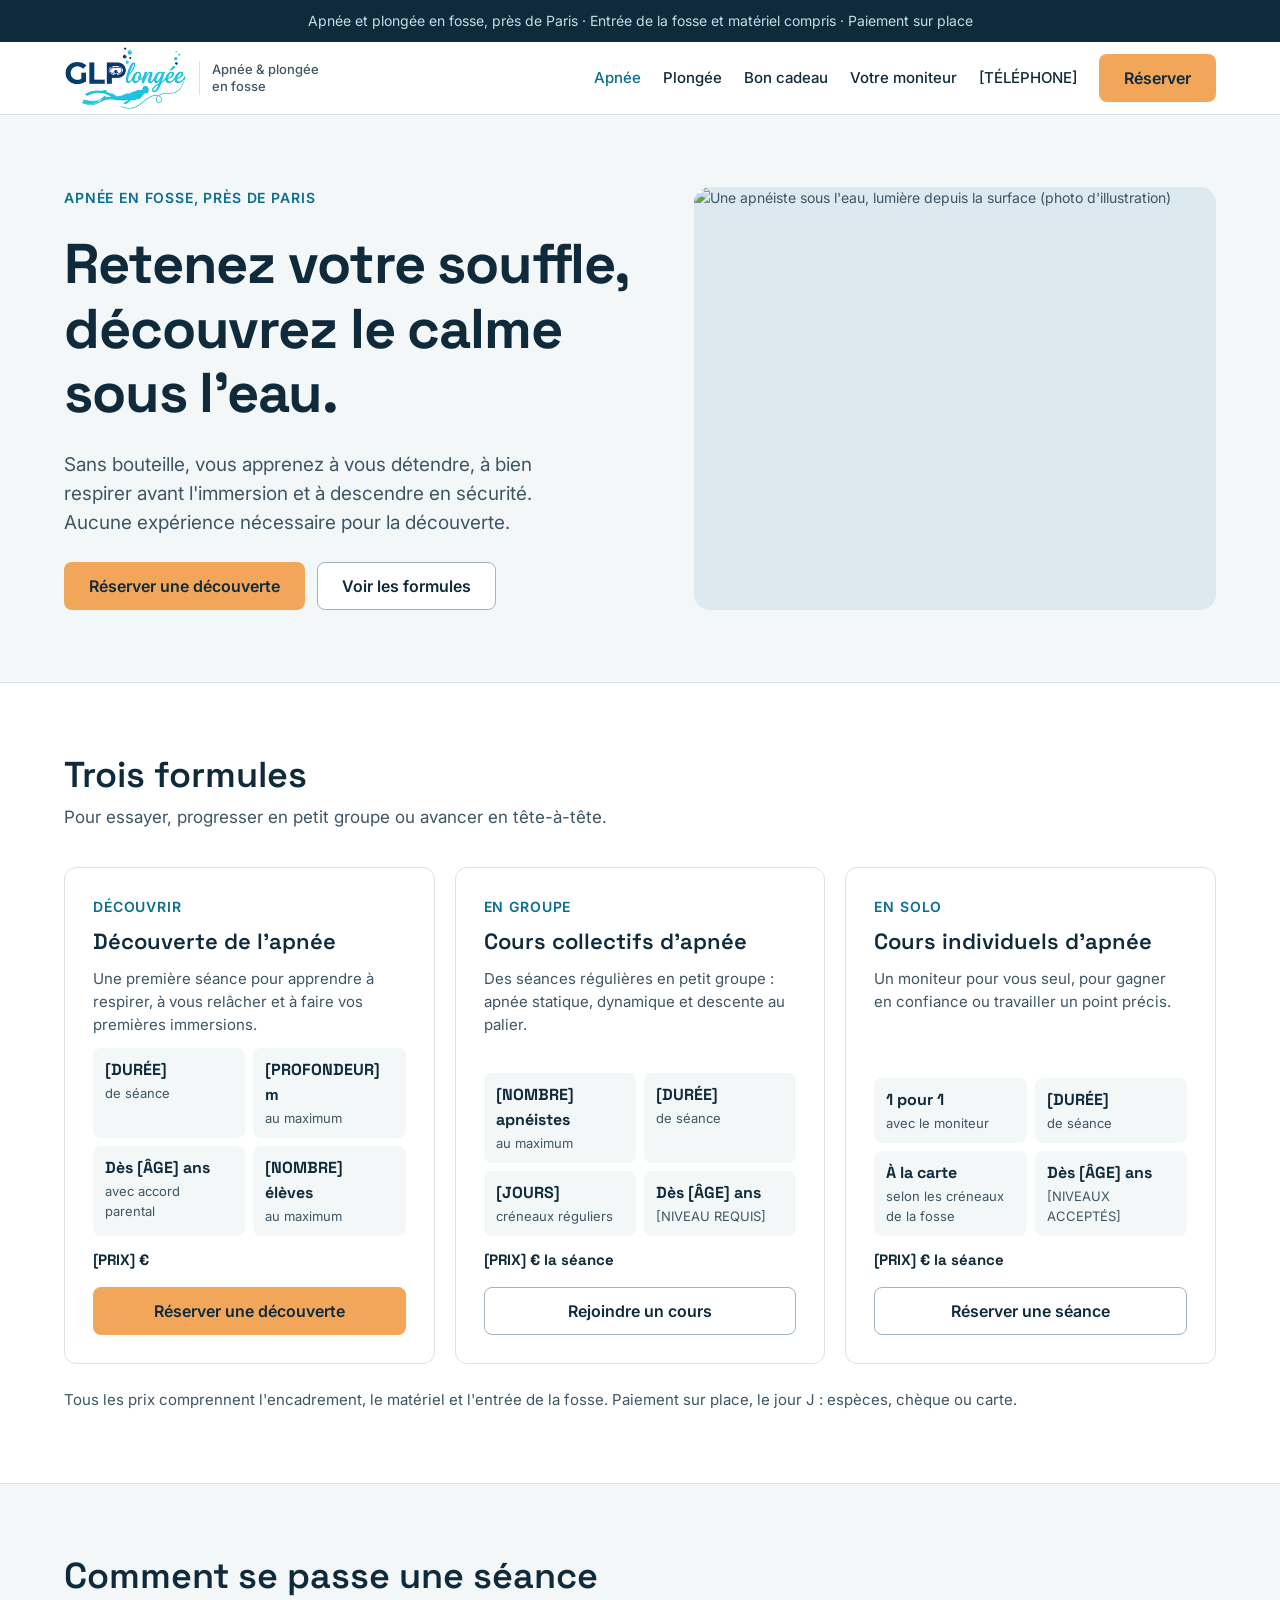
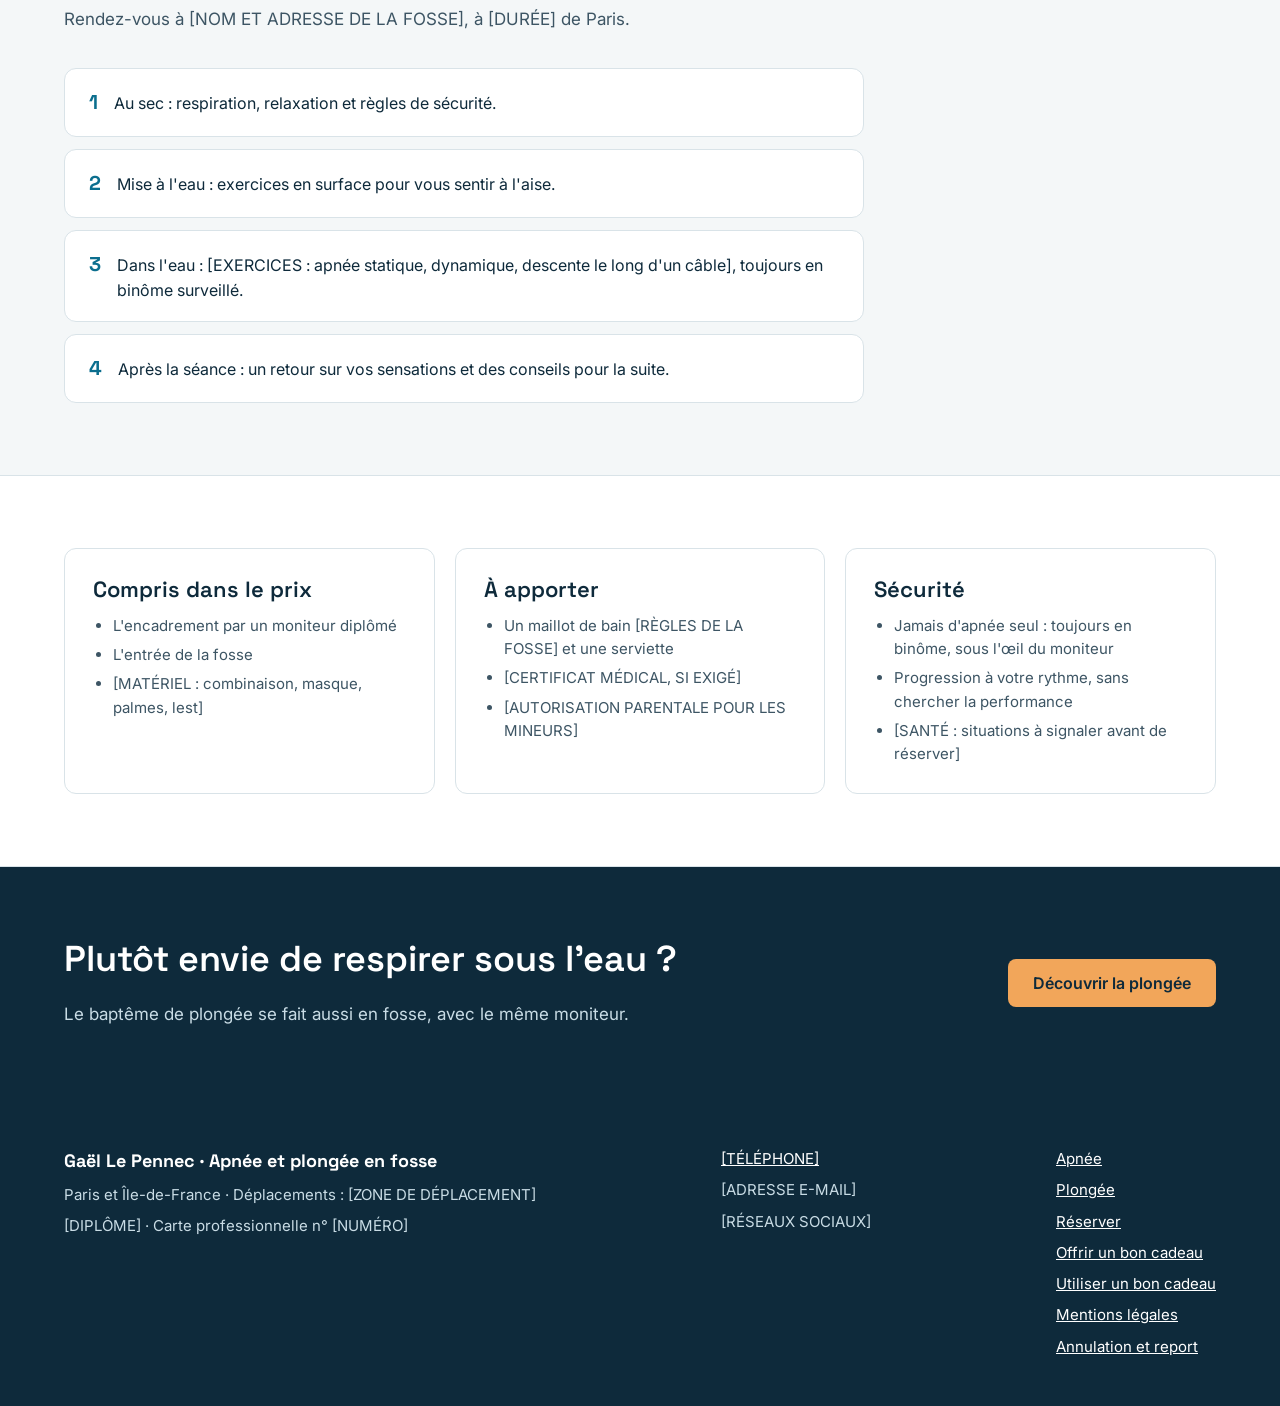
==== apnee.html @ 83571ec7 "Add files via upload" ====
<!doctype html>
<html lang="fr">
<head>
  <meta charset="utf-8">
  <meta name="viewport" content="width=device-width, initial-scale=1">
  <title>Apnée en fosse à Paris — découverte et cours — Gaël Le Pennec</title>
  <meta name="description" content="Découverte de l'apnée, cours collectifs et individuels en fosse près de Paris, avec un moniteur diplômé. Matériel et entrée de la fosse compris.">
  <link rel="preconnect" href="https://fonts.googleapis.com">
  <link rel="preconnect" href="https://fonts.gstatic.com" crossorigin>
  <link rel="stylesheet" href="https://fonts.googleapis.com/css2?family=Inter:wght@400;500;600&family=Space+Grotesk:wght@500;600;700&display=swap">
  <link rel="stylesheet" href="css/styles.css">
</head>
<body>
  <a class="lien-evitement" href="#contenu">Aller au contenu</a>

  <div class="bandeau">Apnée et plongée en fosse, près de Paris · Entrée de la fosse et matériel compris · Paiement sur place</div>

  <header class="entete">
    <div class="conteneur entete__barre">
      <a class="logo" href="index.html"><img class="logo__image" src="images/logo.png" alt="GLPlongée, accueil" width="231" height="120"><span class="logo__metier">Apnée &amp; plongée<br>en fosse</span></a>
      <button class="menu-bouton" type="button" aria-expanded="false" aria-controls="menu">Menu</button>
      <nav class="nav" id="menu" aria-label="Navigation principale">
        <a href="apnee.html" aria-current="page">Apnée</a>
        <a href="plongee.html">Plongée</a>
        <a href="offrir.html">Bon cadeau</a>
        <a href="index.html#moniteur">Votre moniteur</a>
        <!-- Remplacer le numéro dans href (format international) et dans le texte -->
        <a class="entete__tel" href="tel:+33000000000">[TÉLÉPHONE]</a>
        <a class="bouton bouton--principal" href="reservation.html">Réserver</a>
      </nav>
    </div>
  </header>

  <main id="contenu">

    <section class="conteneur accroche">
      <div class="accroche__texte">
        <p class="surtitre">Apnée en fosse, près de Paris</p>
        <h1>Retenez votre souffle, découvrez le calme sous l'eau.</h1>
        <p class="chapeau">Sans bouteille, vous apprenez à vous détendre, à bien respirer avant l'immersion et à descendre en sécurité. Aucune expérience nécessaire pour la découverte.</p>
        <div class="groupe-boutons">
          <a class="bouton bouton--principal" href="reservation.html?offre=apnee-decouverte">Réserver une découverte</a>
          <a class="bouton bouton--secondaire" href="#formules">Voir les formules</a>
        </div>
      </div>
      <!-- Photo d'illustration à remplacer : apnéiste en fosse, au palier -->
      <img class="photo" src="https://images.pexels.com/photos/13887058/pexels-photo-13887058.jpeg?auto=compress&cs=tinysrgb&w=1200" alt="Une apnéiste sous l'eau, lumière depuis la surface (photo d'illustration)" loading="lazy">
    </section>

    <!-- Formules : à confirmer avec Gaël (produits, prix, diplôme d'apnée) -->
    <section class="section section--blanche" id="formules">
      <div class="conteneur">
        <div class="entete-section">
          <h2>Trois formules</h2>
          <p class="chapeau">Pour essayer, progresser en petit groupe ou avancer en tête-à-tête.</p>
        </div>
        <div class="grille grille--3">

          <article class="carte carte--blanche">
            <span class="surtitre">Découvrir</span>
            <h3>Découverte de l'apnée</h3>
            <p>Une première séance pour apprendre à respirer, à vous relâcher et à faire vos premières immersions.</p>
            <ul class="chiffres">
              <li><strong>[DURÉE]</strong>de séance</li>
              <li><strong>[PROFONDEUR] m</strong>au maximum</li>
              <li><strong>Dès [ÂGE] ans</strong>avec accord parental</li>
              <li><strong>[NOMBRE] élèves</strong>au maximum</li>
            </ul>
            <p class="carte__prix">[PRIX] €</p>
            <a class="bouton bouton--principal" href="reservation.html?offre=apnee-decouverte">Réserver une découverte</a>
          </article>

          <article class="carte carte--blanche">
            <span class="surtitre">En groupe</span>
            <h3>Cours collectifs d'apnée</h3>
            <p>Des séances régulières en petit groupe : apnée statique, dynamique et descente au palier.</p>
            <ul class="chiffres">
              <li><strong>[NOMBRE] apnéistes</strong>au maximum</li>
              <li><strong>[DURÉE]</strong>de séance</li>
              <li><strong>[JOURS]</strong>créneaux réguliers</li>
              <li><strong>Dès [ÂGE] ans</strong>[NIVEAU REQUIS]</li>
            </ul>
            <p class="carte__prix">[PRIX] € la séance</p>
            <a class="bouton bouton--secondaire" href="reservation.html?offre=apnee-collectif">Rejoindre un cours</a>
          </article>

          <article class="carte carte--blanche">
            <span class="surtitre">En solo</span>
            <h3>Cours individuels d'apnée</h3>
            <p>Un moniteur pour vous seul, pour gagner en confiance ou travailler un point précis.</p>
            <ul class="chiffres">
              <li><strong>1 pour 1</strong>avec le moniteur</li>
              <li><strong>[DURÉE]</strong>de séance</li>
              <li><strong>À la carte</strong>selon les créneaux de la fosse</li>
              <li><strong>Dès [ÂGE] ans</strong>[NIVEAUX ACCEPTÉS]</li>
            </ul>
            <p class="carte__prix">[PRIX] € la séance</p>
            <a class="bouton bouton--secondaire" href="reservation.html?offre=apnee-individuel">Réserver une séance</a>
          </article>

        </div>
        <p class="note">Tous les prix comprennent l'encadrement, le matériel et l'entrée de la fosse. Paiement sur place, le jour J : espèces, chèque ou carte.</p>
      </div>
    </section>

    <section class="section">
      <div class="conteneur">
        <div class="entete-section">
          <h2>Comment se passe une séance</h2>
          <p class="chapeau">Rendez-vous à [NOM ET ADRESSE DE LA FOSSE], à [DURÉE] de Paris.</p>
        </div>
        <ol class="deroule">
          <li>Au sec : respiration, relaxation et règles de sécurité.</li>
          <li>Mise à l'eau : exercices en surface pour vous sentir à l'aise.</li>
          <li>Dans l'eau : [EXERCICES : apnée statique, dynamique, descente le long d'un câble], toujours en binôme surveillé.</li>
          <li>Après la séance : un retour sur vos sensations et des conseils pour la suite.</li>
        </ol>
      </div>
    </section>

    <section class="section section--blanche">
      <div class="conteneur">
        <div class="fiche">
          <div class="fiche__bloc">
            <h3>Compris dans le prix</h3>
            <ul>
              <li>L'encadrement par un moniteur diplômé</li>
              <li>L'entrée de la fosse</li>
              <li>[MATÉRIEL : combinaison, masque, palmes, lest]</li>
            </ul>
          </div>
          <div class="fiche__bloc">
            <h3>À apporter</h3>
            <ul>
              <li>Un maillot de bain [RÈGLES DE LA FOSSE] et une serviette</li>
              <li>[CERTIFICAT MÉDICAL, SI EXIGÉ]</li>
              <li>[AUTORISATION PARENTALE POUR LES MINEURS]</li>
            </ul>
          </div>
          <div class="fiche__bloc">
            <h3>Sécurité</h3>
            <ul>
              <li>Jamais d'apnée seul : toujours en binôme, sous l'œil du moniteur</li>
              <li>Progression à votre rythme, sans chercher la performance</li>
              <li>[SANTÉ : situations à signaler avant de réserver]</li>
            </ul>
          </div>
        </div>
      </div>
    </section>

    <section class="section section--marine">
      <div class="conteneur appel">
        <div class="colonne-texte">
          <h2>Plutôt envie de respirer sous l'eau ?</h2>
          <p class="chapeau">Le baptême de plongée se fait aussi en fosse, avec le même moniteur.</p>
        </div>
        <a class="bouton bouton--principal" href="plongee.html">Découvrir la plongée</a>
      </div>
    </section>

  </main>

  <footer class="pied">
    <div class="conteneur pied__grille">
      <div class="pied__bloc">
        <span class="pied__nom">Gaël Le Pennec · Apnée et plongée en fosse</span>
        <span>Paris et Île-de-France · Déplacements : [ZONE DE DÉPLACEMENT]</span>
        <span>[DIPLÔME] · Carte professionnelle n° [NUMÉRO]</span>
      </div>
      <div class="pied__bloc">
        <a href="tel:+33000000000">[TÉLÉPHONE]</a>
        <span>[ADRESSE E-MAIL]</span>
        <span>[RÉSEAUX SOCIAUX]</span>
      </div>
      <div class="pied__bloc">
        <a href="apnee.html">Apnée</a>
        <a href="plongee.html">Plongée</a>
        <a href="reservation.html">Réserver</a>
        <a href="offrir.html">Offrir un bon cadeau</a>
        <a href="reservation.html?bon=1">Utiliser un bon cadeau</a>
        <a href="mentions-legales.html">Mentions légales</a>
        <a href="mentions-legales.html#annulation">Annulation et report</a>
      </div>
    </div>
  </footer>

  <script src="js/config.js"></script>
  <script src="js/main.js"></script>
</body>
</html>
---- css/styles.css ----
/* ==========================================================================
   Site du moniteur de plongée — feuille de styles
   Les couleurs et polices se changent ici, dans :root.
   ========================================================================== */

:root {
  --fond: #f4f7f8;
  --blanc: #ffffff;
  --marine: #0e2a3b;
  --marine-clair: #16394e;
  --bleu: #0b6e8e;
  --bleu-fonce: #084f66;
  --ciel: #9ed3e6;
  --accent: #f2a65a;
  --accent-fonce: #e8933c;
  --texte: #0e2a3b;
  --texte-doux: #3d5564;
  --bordure: #d9e3e8;
  --bordure-forte: #7e9aa8;
  --titres: "Space Grotesk", system-ui, sans-serif;
  --corps: Inter, system-ui, sans-serif;
  --largeur: 1200px;
}

*,
*::before,
*::after {
  box-sizing: border-box;
}

/* Un élément masqué reste masqué, quel que soit son style d'affichage */

[hidden] {
  display: none !important;
}

html {
  scroll-behavior: smooth;
}

body {
  margin: 0;
  font-family: var(--corps);
  font-size: 1rem;
  line-height: 1.55;
  color: var(--texte);
  background: var(--fond);
}

h1,
h2,
h3 {
  font-family: var(--titres);
  line-height: 1.15;
  margin: 0;
}

h1 {
  font-size: clamp(2.25rem, 5vw, 3.5rem);
  font-weight: 700;
  letter-spacing: -0.02em;
}

h2 {
  font-size: clamp(1.75rem, 3.5vw, 2.25rem);
  font-weight: 600;
}

h3 {
  font-size: 1.375rem;
  font-weight: 600;
}

p {
  margin: 0;
}

a {
  color: var(--bleu);
}

a:hover {
  color: var(--bleu-fonce);
}

:focus-visible {
  outline: 3px solid var(--bleu);
  outline-offset: 3px;
}

.lien-evitement {
  position: absolute;
  left: -9999px;
  top: 0;
  background: var(--marine);
  color: var(--blanc);
  padding: 12px 16px;
  z-index: 100;
}

.lien-evitement:focus {
  left: 8px;
  top: 8px;
}

.conteneur {
  max-width: var(--largeur);
  margin: 0 auto;
  padding: 0 24px;
}

.section {
  padding: 72px 0;
}

.section--blanche {
  background: var(--blanc);
  border-top: 1px solid var(--bordure);
  border-bottom: 1px solid var(--bordure);
}

.section--marine {
  background: var(--marine);
  color: var(--blanc);
}

.entete-section {
  display: flex;
  flex-direction: column;
  gap: 8px;
  max-width: 640px;
  margin-bottom: 36px;
}

.chapeau {
  font-size: 1.0625rem;
  color: var(--texte-doux);
}

.surtitre {
  font-size: 0.875rem;
  font-weight: 600;
  letter-spacing: 0.06em;
  text-transform: uppercase;
  color: var(--bleu);
}

.section--marine .surtitre {
  color: var(--ciel);
}

.section--marine .chapeau {
  color: #c9dce5;
}

/* Boutons ---------------------------------------------------------------- */

.bouton {
  display: inline-flex;
  align-items: center;
  justify-content: center;
  min-height: 48px;
  padding: 12px 24px;
  border-radius: 8px;
  border: 1px solid transparent;
  font: 600 1rem var(--corps);
  text-decoration: none;
  cursor: pointer;
}

.bouton--principal {
  background: var(--accent);
  color: var(--marine);
}

.bouton--principal:hover {
  background: var(--accent-fonce);
  color: var(--marine);
}

.bouton--secondaire {
  background: var(--blanc);
  color: var(--marine);
  border-color: #9fb4c0;
}

.bouton--secondaire:hover {
  border-color: var(--marine);
  color: var(--marine);
}

.bouton--large {
  width: 100%;
}

/* En-tête ---------------------------------------------------------------- */

.entete {
  background: var(--blanc);
  border-bottom: 1px solid var(--bordure);
  position: sticky;
  top: 0;
  z-index: 10;
}

.entete__barre {
  display: flex;
  align-items: center;
  justify-content: space-between;
  gap: 16px;
  min-height: 72px;
}

.logo {
  font-family: var(--titres);
  font-weight: 700;
  font-size: 1.25rem;
  color: var(--marine);
  text-decoration: none;
}

.menu-bouton {
  display: none;
  min-height: 48px;
  padding: 0 16px;
  border-radius: 8px;
  border: 1px solid #9fb4c0;
  background: var(--blanc);
  color: var(--marine);
  font: 600 0.9375rem var(--corps);
  cursor: pointer;
}

.nav {
  display: flex;
  align-items: center;
  gap: 28px;
}

.nav a:not(.bouton) {
  color: var(--marine);
  text-decoration: none;
  font-weight: 500;
  font-size: 0.9375rem;
  padding: 12px 0;
}

.nav a:not(.bouton):hover,
.nav a[aria-current="page"] {
  color: var(--bleu);
}

/* Accueil : accroche ------------------------------------------------------ */

.accroche {
  display: grid;
  grid-template-columns: minmax(0, 1.1fr) minmax(0, 1fr);
  gap: 56px;
  align-items: center;
  padding-top: 72px;
  padding-bottom: 72px;
}

.accroche__texte {
  display: flex;
  flex-direction: column;
  gap: 24px;
}

.accroche__texte .chapeau {
  font-size: 1.1875rem;
  max-width: 520px;
}

.groupe-boutons {
  display: flex;
  flex-wrap: wrap;
  gap: 12px;
}

.reassurance {
  list-style: none;
  margin: 0;
  padding: 0;
  display: flex;
  flex-wrap: wrap;
  gap: 8px 24px;
  font-size: 0.875rem;
  color: var(--texte-doux);
}

.photo-provisoire {
  min-height: 420px;
  background: #dce9ee;
  border: 1px dashed var(--bordure-forte);
  border-radius: 16px;
  display: flex;
  align-items: center;
  justify-content: center;
  padding: 24px;
  text-align: center;
  color: var(--texte-doux);
  font-size: 0.9375rem;
}

/* Grilles de cartes ------------------------------------------------------- */

.grille {
  display: grid;
  gap: 20px;
}

.grille--4 {
  grid-template-columns: repeat(4, minmax(0, 1fr));
}

.grille--3 {
  grid-template-columns: repeat(3, minmax(0, 1fr));
}

.carte {
  background: var(--fond);
  border-radius: 12px;
  padding: 28px;
  display: flex;
  flex-direction: column;
  gap: 12px;
}

.carte p {
  font-size: 0.9375rem;
  color: var(--texte-doux);
  flex-grow: 1;
}

.carte__lien {
  font-weight: 600;
  font-size: 0.9375rem;
  padding: 10px 0;
}

/* Parcours plongée -------------------------------------------------------- */

.deux-colonnes {
  display: grid;
  grid-template-columns: minmax(0, 1.1fr) minmax(0, 1fr);
  gap: 56px;
  align-items: center;
}

.colonne-texte {
  display: flex;
  flex-direction: column;
  gap: 20px;
  align-items: flex-start;
}

.parcours {
  list-style: none;
  margin: 0;
  padding: 0;
  display: flex;
  flex-direction: column;
  gap: 12px;
  counter-reset: etape;
}

.parcours li {
  counter-increment: etape;
  background: var(--marine-clair);
  border-radius: 12px;
  padding: 20px 24px;
  display: flex;
  gap: 16px;
  align-items: baseline;
}

.parcours li::before {
  content: counter(etape);
  font-family: var(--titres);
  font-weight: 700;
  font-size: 1.25rem;
  color: var(--ciel);
}

/* Étapes ------------------------------------------------------------------ */

.etape {
  display: flex;
  flex-direction: column;
  gap: 10px;
  border-top: 3px solid var(--bleu);
  padding-top: 20px;
}

.etape__numero {
  font-family: var(--titres);
  font-weight: 700;
  font-size: 0.9375rem;
  color: var(--bleu);
}

.etape p {
  font-size: 0.9375rem;
  color: var(--texte-doux);
}

/* Tarifs ------------------------------------------------------------------ */

.tarif {
  background: var(--blanc);
  border: 1px solid var(--bordure);
  border-radius: 12px;
  padding: 32px;
  display: flex;
  flex-direction: column;
  gap: 12px;
}

.tarif--mis-en-avant {
  border: 2px solid var(--bleu);
  padding: 31px;
}

.tarif__prix {
  font-family: var(--titres);
  font-weight: 700;
  font-size: 2.25rem;
}

.tarif p:not(.tarif__prix) {
  font-size: 0.9375rem;
  color: var(--texte-doux);
  flex-grow: 1;
}

.note {
  margin-top: 24px;
  font-size: 0.9375rem;
  color: var(--texte-doux);
}

/* Confiance et avis ------------------------------------------------------- */

.liste-garanties {
  list-style: none;
  margin: 0;
  padding: 0;
  display: flex;
  flex-direction: column;
  gap: 12px;
  width: 100%;
}

.liste-garanties li {
  padding: 16px 20px;
  background: var(--fond);
  border-radius: 10px;
}

.avis {
  display: flex;
  flex-direction: column;
  gap: 16px;
}

.avis blockquote {
  margin: 0;
  padding: 24px;
  background: var(--fond);
  border-radius: 12px;
  display: flex;
  flex-direction: column;
  gap: 10px;
}

.avis footer {
  font-size: 0.875rem;
  color: var(--texte-doux);
}

/* Questions fréquentes ---------------------------------------------------- */

.faq {
  display: flex;
  flex-direction: column;
  gap: 12px;
  max-width: 800px;
}

.faq details {
  background: var(--blanc);
  border: 1px solid var(--bordure);
  border-radius: 12px;
  padding: 0 24px;
}

.faq summary {
  cursor: pointer;
  font-weight: 600;
  padding: 20px 0;
  min-height: 48px;
}

.faq details p {
  padding-bottom: 20px;
  color: var(--texte-doux);
}

/* Bandeau d'appel --------------------------------------------------------- */

.appel {
  display: flex;
  flex-wrap: wrap;
  align-items: center;
  justify-content: space-between;
  gap: 24px;
}

/* Réservation ------------------------------------------------------------- */

.reservation {
  display: grid;
  grid-template-columns: minmax(0, 1.1fr) minmax(0, 1fr);
  gap: 48px;
  align-items: start;
  padding-top: 56px;
  padding-bottom: 72px;
}

.reservation__creneaux {
  display: flex;
  flex-direction: column;
  gap: 24px;
}

.creneaux {
  display: grid;
  grid-template-columns: repeat(4, minmax(0, 1fr));
  gap: 10px;
}

.creneaux__jour {
  font-size: 0.875rem;
  font-weight: 600;
  color: var(--texte-doux);
}

.creneau {
  min-height: 48px;
  border-radius: 8px;
  border: 1px solid #9fb4c0;
  background: var(--blanc);
  color: var(--marine);
  font: 500 0.9375rem var(--corps);
  cursor: pointer;
}

.creneau:hover:not(:disabled) {
  border-color: var(--bleu);
}

.creneau[aria-pressed="true"] {
  border: 2px solid var(--bleu);
  background: var(--bleu);
  color: var(--blanc);
  font-weight: 600;
}

.creneau:disabled {
  border-color: var(--bordure);
  background: #eef2f4;
  color: #5b7181;
  text-decoration: line-through;
  cursor: not-allowed;
}

.formulaire {
  background: var(--blanc);
  border: 1px solid var(--bordure);
  border-radius: 16px;
  padding: 32px;
  display: flex;
  flex-direction: column;
  gap: 18px;
}

.champ {
  display: flex;
  flex-direction: column;
  gap: 6px;
}

.champ label {
  font-size: 0.875rem;
  font-weight: 600;
}

.champ input,
.champ select,
.champ textarea {
  min-height: 48px;
  border-radius: 8px;
  border: 1px solid var(--bordure-forte);
  padding: 10px 14px;
  font: 400 1rem var(--corps);
  color: var(--texte);
  background: var(--blanc);
  width: 100%;
}

.champ textarea {
  min-height: 96px;
  resize: vertical;
}

.champ__aide {
  font-size: 0.8125rem;
  color: var(--texte-doux);
}

.message {
  border-radius: 10px;
  padding: 16px 20px;
  font-size: 0.9375rem;
}

.message--erreur {
  background: #fbebeb;
  color: #7a1f1f;
  border: 1px solid #e3a9a9;
}

.message--succes {
  background: #e5f4e4;
  color: #1d4d1b;
  border: 1px solid #9cc99a;
}

.petit {
  font-size: 0.8125rem;
  color: var(--texte-doux);
}

/* Page de texte (mentions légales) --------------------------------------- */

.texte {
  max-width: 760px;
  padding: 56px 0 72px;
  display: flex;
  flex-direction: column;
  gap: 16px;
}

.texte h2 {
  font-size: 1.5rem;
  margin-top: 16px;
}

/* Pied de page ------------------------------------------------------------ */

.pied {
  background: var(--marine);
  color: #c9dce5;
  font-size: 0.9375rem;
}

.pied__grille {
  display: flex;
  flex-wrap: wrap;
  justify-content: space-between;
  gap: 32px;
  padding: 48px 24px;
}

.pied__bloc {
  display: flex;
  flex-direction: column;
  gap: 8px;
}

.pied__nom {
  font-family: var(--titres);
  font-weight: 700;
  font-size: 1.125rem;
  color: var(--blanc);
}

.pied a {
  color: var(--blanc);
}

/* Adaptation aux petits écrans ------------------------------------------- */

/* Menu repliable : le menu complet ne tient sur une ligne qu'au-delà de 1200 px */

@media (max-width: 1200px) {
  .menu-bouton {
    display: inline-flex;
    align-items: center;
  }

  .nav {
    display: none;
    position: absolute;
    left: 0;
    right: 0;
    top: 100%;
    flex-direction: column;
    align-items: stretch;
    gap: 4px;
    padding: 12px 24px 20px;
    background: var(--blanc);
    border-bottom: 1px solid var(--bordure);
  }

  .nav.est-ouvert {
    display: flex;
  }

  .entete__tel {
    padding: 12px 0;
  }
}

@media (max-width: 960px) {
  .grille--4 {
    grid-template-columns: repeat(2, minmax(0, 1fr));
  }

  .accroche,
  .deux-colonnes,
  .reservation {
    grid-template-columns: minmax(0, 1fr);
    gap: 36px;
  }

  .photo-provisoire {
    min-height: 280px;
  }
}

@media (max-width: 760px) {
  .section {
    padding: 56px 0;
  }

  .accroche {
    padding-top: 48px;
    padding-bottom: 48px;
  }

  .grille--3,
  .grille--4 {
    grid-template-columns: minmax(0, 1fr);
  }

  .formulaire {
    padding: 24px;
  }
}

@media (prefers-reduced-motion: reduce) {
  html {
    scroll-behavior: auto;
  }
}

/* ==========================================================================
   Ajouts pour le site du moniteur de plongée
   (choix issus du benchmark : chiffres clés, galerie, moniteur, bon cadeau)
   ========================================================================== */

.entete__tel {
  font-weight: 600;
  font-size: 0.9375rem;
  color: var(--marine);
  text-decoration: none;
  white-space: nowrap;
  padding: 12px 0;
}

.bandeau {
  background: var(--marine);
  color: #c9dce5;
  font-size: 0.875rem;
  text-align: center;
  padding: 10px 24px;
}

.note-avis {
  font-size: 0.9375rem;
  font-weight: 600;
  color: var(--texte);
}

/* Chiffres clés d'une offre */

.chiffres {
  list-style: none;
  margin: 0;
  padding: 0;
  display: grid;
  grid-template-columns: repeat(2, minmax(0, 1fr));
  gap: 8px;
}

.chiffres li {
  background: var(--blanc);
  border: 1px solid var(--bordure);
  border-radius: 8px;
  padding: 10px 12px;
  font-size: 0.8125rem;
  color: var(--texte-doux);
  display: flex;
  flex-direction: column;
}

.chiffres strong {
  font-family: var(--titres);
  font-size: 1rem;
  color: var(--texte);
}

.chiffres--large {
  grid-template-columns: repeat(4, minmax(0, 1fr));
  gap: 12px;
}

.chiffres--large li {
  padding: 16px 20px;
  font-size: 0.875rem;
}

.chiffres--large strong {
  font-size: 1.375rem;
}

.carte__prix {
  font-family: var(--titres);
  font-weight: 700;
  font-size: 1.5rem;
  color: var(--texte) !important;
  flex-grow: 0 !important;
}

.carte .bouton {
  margin-top: 4px;
}

/* Galerie */

.galerie {
  display: grid;
  grid-template-columns: repeat(3, minmax(0, 1fr));
  gap: 16px;
}

.galerie .photo-provisoire {
  min-height: 220px;
  border-radius: 12px;
}

/* Votre moniteur */

.moniteur {
  display: grid;
  grid-template-columns: minmax(0, 0.8fr) minmax(0, 1.2fr);
  gap: 56px;
  align-items: center;
}

.moniteur .photo-provisoire {
  min-height: 380px;
}

/* Listes de fiche (compris, à prévoir, pré-requis) */

.fiche {
  display: grid;
  grid-template-columns: repeat(3, minmax(0, 1fr));
  gap: 20px;
}

.fiche__bloc {
  background: var(--blanc);
  border: 1px solid var(--bordure);
  border-radius: 12px;
  padding: 28px;
  display: flex;
  flex-direction: column;
  gap: 12px;
}

.fiche__bloc ul {
  margin: 0;
  padding-left: 20px;
  display: flex;
  flex-direction: column;
  gap: 6px;
  color: var(--texte-doux);
  font-size: 0.9375rem;
}

.deroule {
  list-style: none;
  margin: 0;
  padding: 0;
  counter-reset: pas;
  display: flex;
  flex-direction: column;
  gap: 12px;
  max-width: 800px;
}

.deroule li {
  counter-increment: pas;
  background: var(--blanc);
  border: 1px solid var(--bordure);
  border-radius: 12px;
  padding: 18px 24px;
  display: flex;
  gap: 16px;
  align-items: baseline;
}

.deroule li::before {
  content: counter(pas);
  font-family: var(--titres);
  font-weight: 700;
  font-size: 1.25rem;
  color: var(--bleu);
}

.case {
  display: flex;
  align-items: center;
  gap: 10px;
  min-height: 44px;
  font-size: 0.9375rem;
}

.case input {
  width: 20px;
  height: 20px;
}

.rangee {
  display: grid;
  grid-template-columns: repeat(2, minmax(0, 1fr));
  gap: 16px;
}

.reservation__infos {
  display: flex;
  flex-direction: column;
  gap: 24px;
}

@media (max-width: 960px) {
  .moniteur {
    grid-template-columns: minmax(0, 1fr);
    gap: 36px;
  }

  .fiche {
    grid-template-columns: minmax(0, 1fr);
  }

  .chiffres--large {
    grid-template-columns: repeat(2, minmax(0, 1fr));
  }
}

@media (max-width: 760px) {

  .galerie {
    grid-template-columns: repeat(2, minmax(0, 1fr));
  }

  .galerie .photo-provisoire {
    min-height: 150px;
  }
}

/* Témoignages en grille */

.temoignages blockquote {
  margin: 0;
  padding: 24px;
  background: var(--blanc);
  border: 1px solid var(--bordure);
  border-radius: 12px;
  display: flex;
  flex-direction: column;
  gap: 10px;
}

.temoignages footer {
  font-size: 0.875rem;
  color: var(--texte-doux);
}

.chiffres strong {
  overflow-wrap: anywhere;
}

/* Cartes blanches sur fond clair (offres de l'accueil) */

.carte--blanche {
  background: var(--blanc);
  border: 1px solid var(--bordure);
}

.carte--blanche .chiffres li {
  background: var(--fond);
  border: none;
}

.texte .fiche__bloc {
  margin: 8px 0;
}

/* Piège à robots du formulaire : invisible pour les visiteurs */

.piege {
  position: absolute;
  left: -9999px;
  width: 1px;
  height: 1px;
  opacity: 0;
}

.bouton:disabled {
  opacity: 0.6;
  cursor: wait;
}

/* Le menu et le logo ne se coupent pas sur deux lignes */

.nav a {
  white-space: nowrap;
}

@media (min-width: 761px) {
  .logo {
    white-space: nowrap;
  }
}

.nav {
  gap: 22px;
}

/* Logo : le nom, puis le métier en petit dessous */

.logo {
  display: flex;
  flex-direction: column;
  line-height: 1.15;
}

.logo__metier {
  font-family: var(--corps);
  font-weight: 500;
  font-size: 0.8125rem;
  color: var(--texte-doux);
}

/* Accueil : les deux entrées Apnée et Plongée ------------------------------ */

.grille--2 {
  grid-template-columns: repeat(2, minmax(0, 1fr));
  gap: 24px;
}

.entree {
  display: flex;
  flex-direction: column;
  background: var(--blanc);
  border: 1px solid var(--bordure);
  border-radius: 16px;
  overflow: hidden;
  color: inherit;
  text-decoration: none;
  transition: border-color 0.2s, transform 0.2s, box-shadow 0.2s;
}

.entree:hover {
  border-color: var(--bordure-forte);
  transform: translateY(-2px);
  box-shadow: 0 12px 32px rgba(14, 42, 59, 0.08);
}

.entree:focus-visible {
  outline: 3px solid var(--bleu);
  outline-offset: 3px;
}

.entree .photo-provisoire {
  min-height: 280px;
  border: none;
  border-bottom: 1px dashed var(--bordure-forte);
  border-radius: 0;
}

.entree__texte {
  padding: 28px;
  display: flex;
  flex-direction: column;
  gap: 12px;
}

.entree__texte h3 {
  font-size: 2rem;
  margin: 0;
}

.entree__texte p {
  color: var(--texte-doux);
  margin: 0;
}

.entree__formules {
  display: flex;
  flex-wrap: wrap;
  gap: 8px;
  list-style: none;
  padding: 0;
  margin: 0;
}

.entree__formules li {
  background: var(--fond);
  border-radius: 999px;
  padding: 4px 12px;
  font-size: 0.875rem;
  color: var(--texte);
}

.entree__lien {
  font-weight: 600;
  color: var(--bleu-fonce);
  margin-top: 4px;
}

.entree:hover .entree__lien {
  text-decoration: underline;
}

@media (max-width: 760px) {
  .grille--2 {
    grid-template-columns: minmax(0, 1fr);
  }

  .entree .photo-provisoire {
    min-height: 200px;
  }
}

@media (prefers-reduced-motion: reduce) {
  .entree {
    transition: none;
  }

  .entree:hover {
    transform: none;
  }
}

/* Photos (d'illustration pour l'instant) --------------------------------- */

img.photo {
  display: block;
  width: 100%;
  height: 100%;
  min-height: 420px;
  object-fit: cover;
  border-radius: 16px;
  background: #dce9ee;
  color: var(--texte-doux);
  font-size: 0.875rem;
}

.galerie img.photo {
  min-height: 220px;
  height: 220px;
  border-radius: 12px;
}

.moniteur img.photo {
  min-height: 380px;
  height: 440px;
}

.entree img.photo {
  min-height: 280px;
  height: 280px;
  border-radius: 0;
}

@media (max-width: 760px) {
  img.photo {
    min-height: 260px;
    height: 260px;
  }

  .entree img.photo {
    min-height: 200px;
    height: 200px;
  }

  .moniteur img.photo {
    min-height: 320px;
    height: 320px;
  }
}

/* Logo GLPlongée (image) ------------------------------------------------- */

.logo {
  flex-direction: row;
  align-items: center;
  gap: 12px;
}

.logo__image {
  display: block;
  height: 64px;
  width: auto;
}

.logo__metier {
  padding-left: 12px;
  border-left: 1px solid var(--bordure);
  line-height: 1.3;
}

@media (max-width: 760px) {
  .logo__image {
    height: 52px;
  }

  .logo__metier {
    display: none;
  }
}
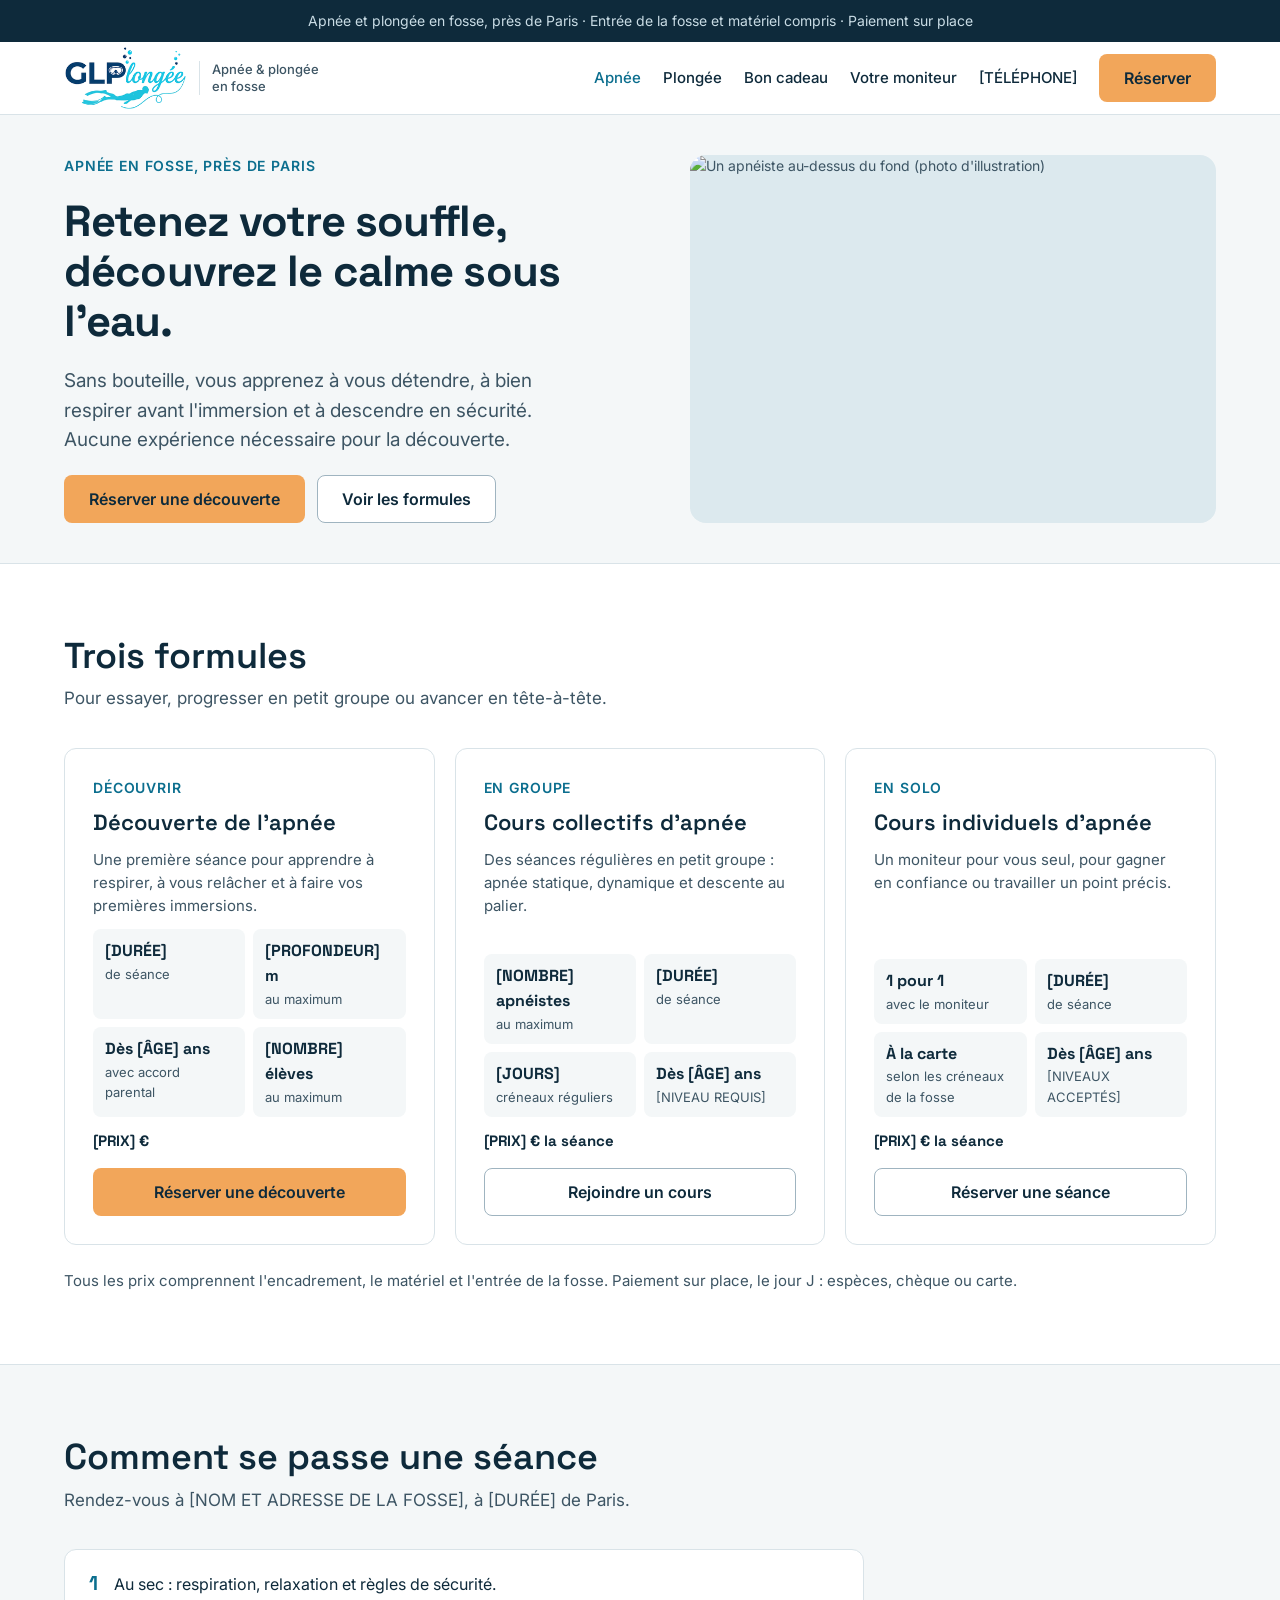
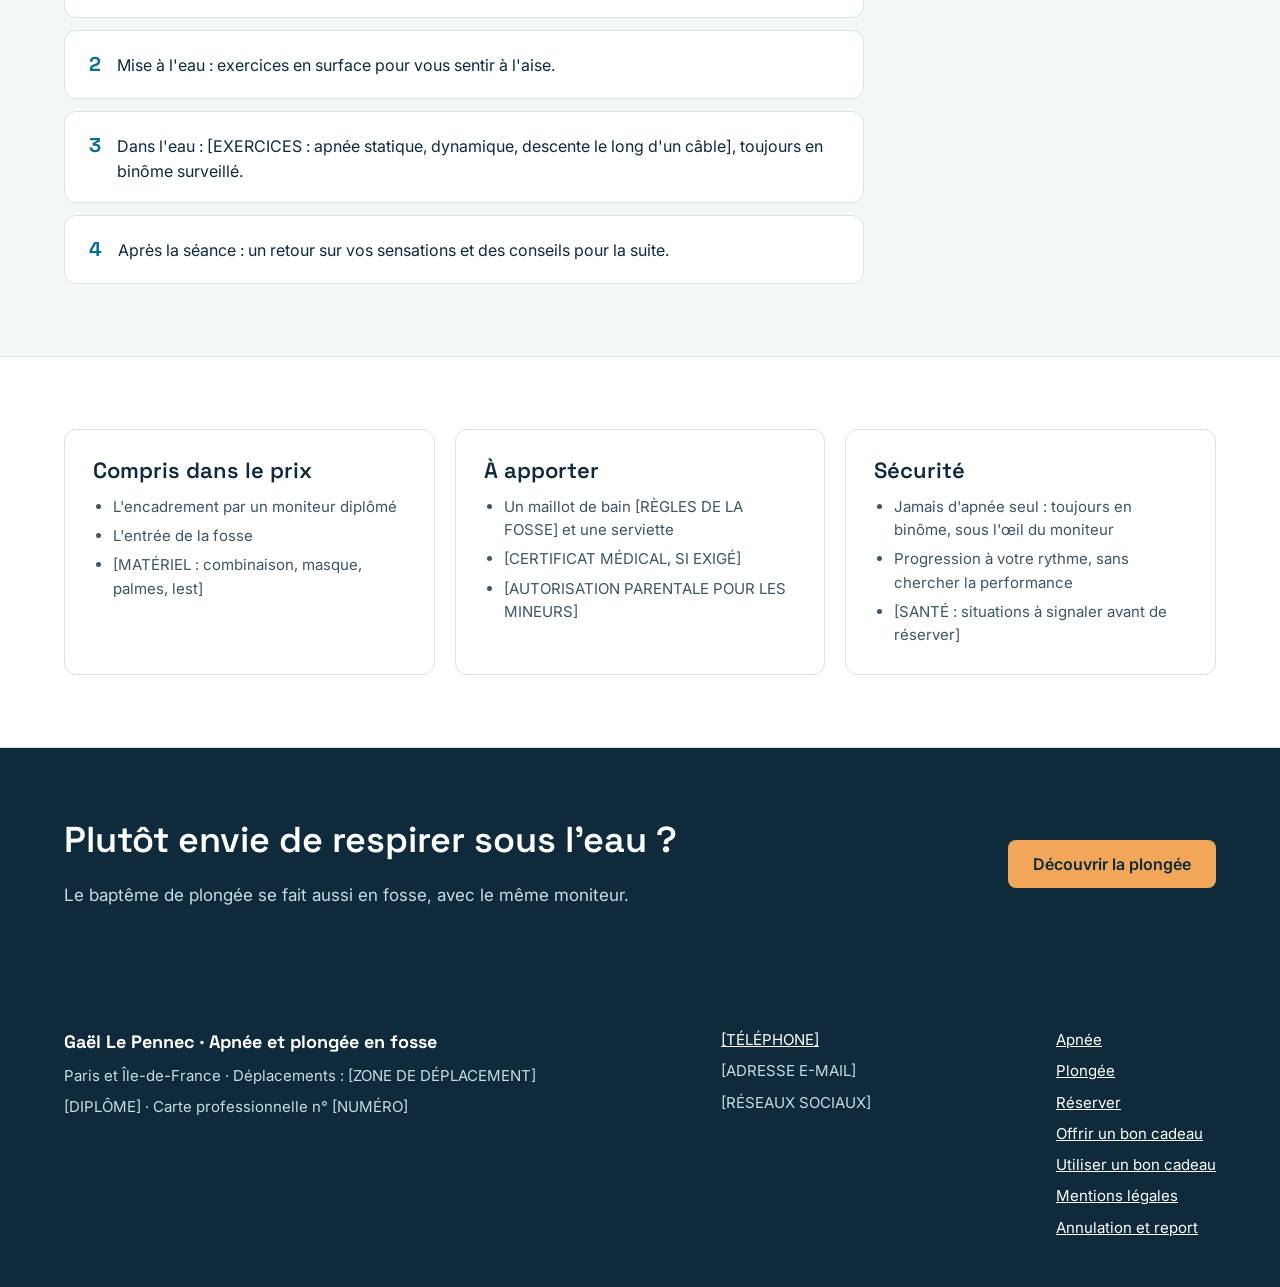
==== commit 0c568089: "Add files via upload" ====
--- a/apnee.html
+++ b/apnee.html
@@ -44,7 +44,7 @@
         </div>
       </div>
       <!-- Photo d'illustration à remplacer : apnéiste en fosse, au palier -->
-      <img class="photo" src="https://images.pexels.com/photos/13887058/pexels-photo-13887058.jpeg?auto=compress&cs=tinysrgb&w=1200" alt="Une apnéiste sous l'eau, lumière depuis la surface (photo d'illustration)" loading="lazy">
+      <img class="photo" src="https://images.pexels.com/photos/3041866/pexels-photo-3041866.jpeg?auto=compress&cs=tinysrgb&w=1200" alt="Un apnéiste au-dessus du fond (photo d'illustration)" loading="lazy">
     </section>
 
     <!-- Formules : à confirmer avec Gaël (produits, prix, diplôme d'apnée) -->
--- a/css/styles.css
+++ b/css/styles.css
@@ -1245,3 +1245,37 @@
     display: none;
   }
 }
+
+/* Premier bloc : la photo prend la hauteur du texte, pas plus ------------- */
+
+@media (min-width: 961px) {
+  .accroche {
+    align-items: stretch;
+    gap: 48px;
+    padding-top: 40px;
+    padding-bottom: 40px;
+  }
+
+  .accroche__texte {
+    gap: 20px;
+    justify-content: center;
+  }
+
+  .accroche h1 {
+    font-size: clamp(2.25rem, 3.4vw, 3rem);
+  }
+
+  /* hauteur 0 + hauteur minimale 100 % : c'est le texte qui fixe la hauteur */
+  .accroche > img.photo,
+  .accroche > .photo-provisoire {
+    height: 0;
+    min-height: 100%;
+  }
+}
+
+@media (min-width: 761px) and (max-width: 960px) {
+  .accroche > img.photo {
+    height: 320px;
+    min-height: 320px;
+  }
+}
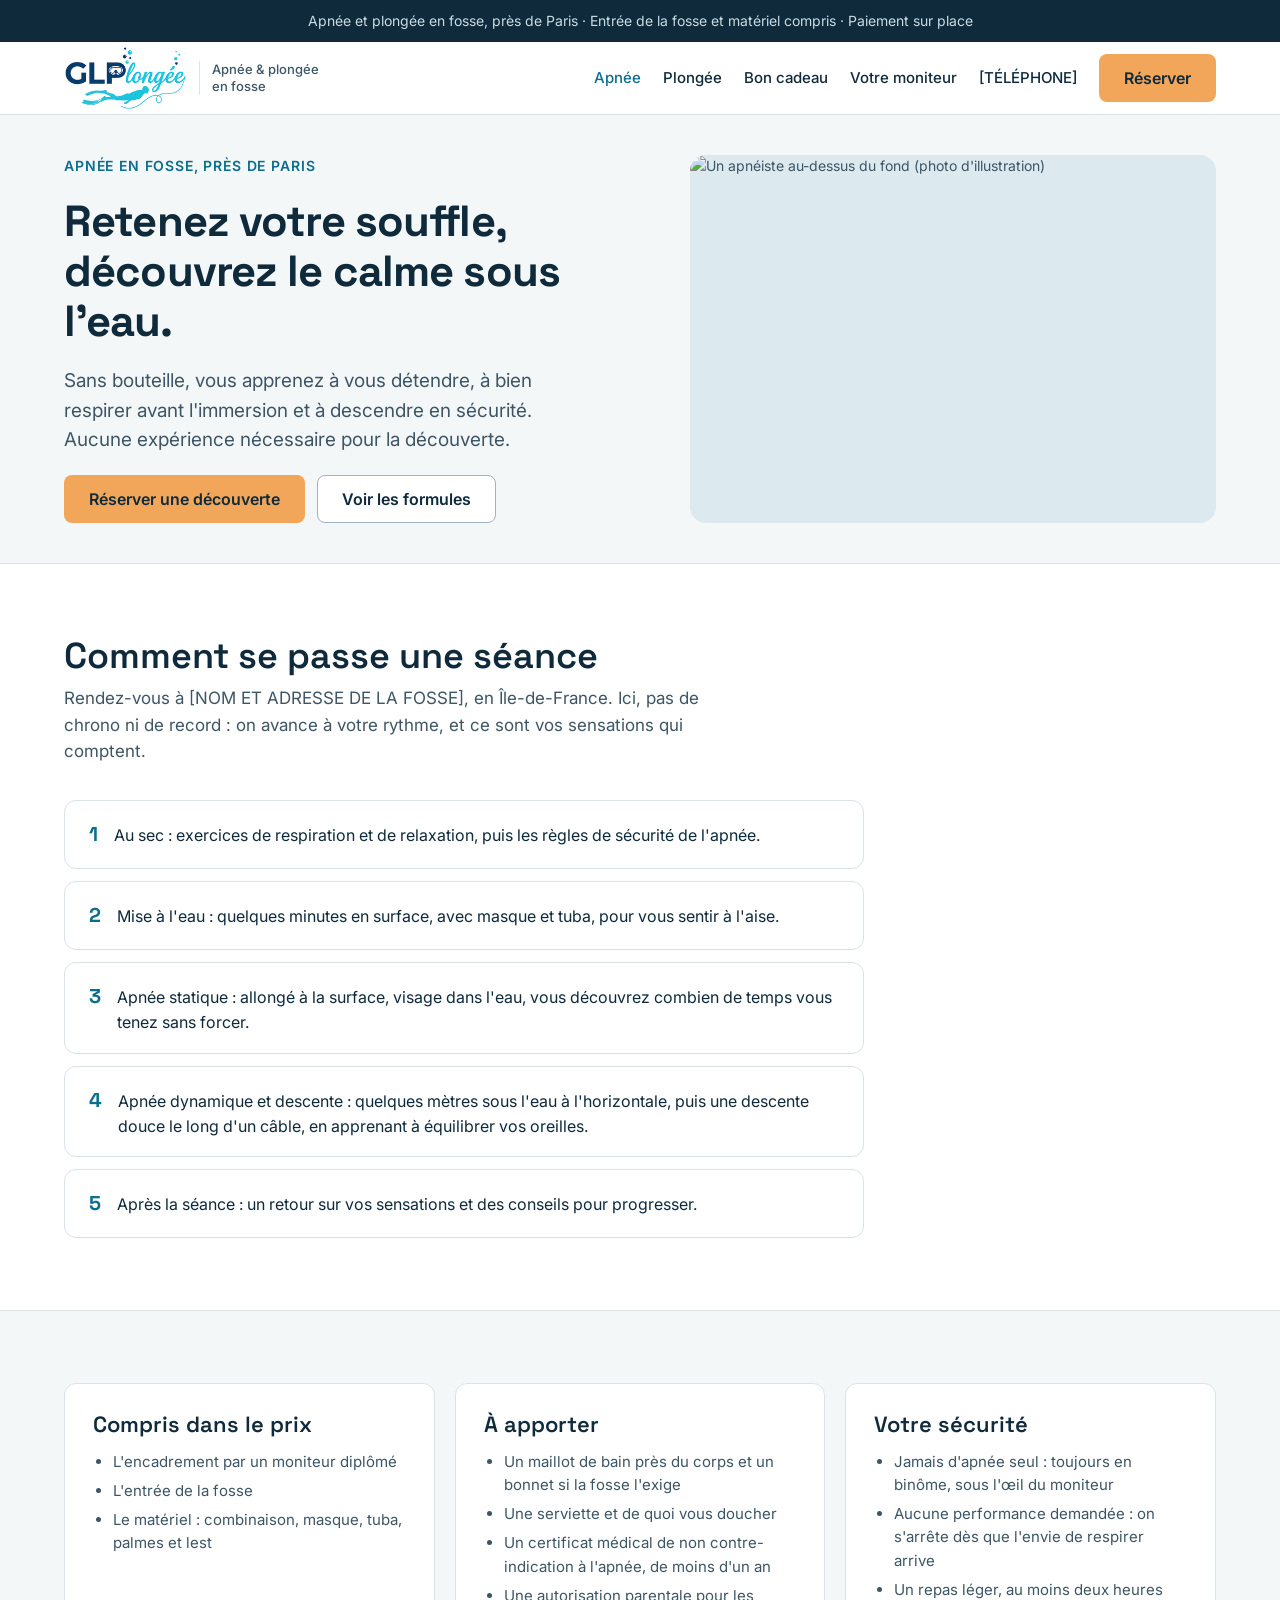
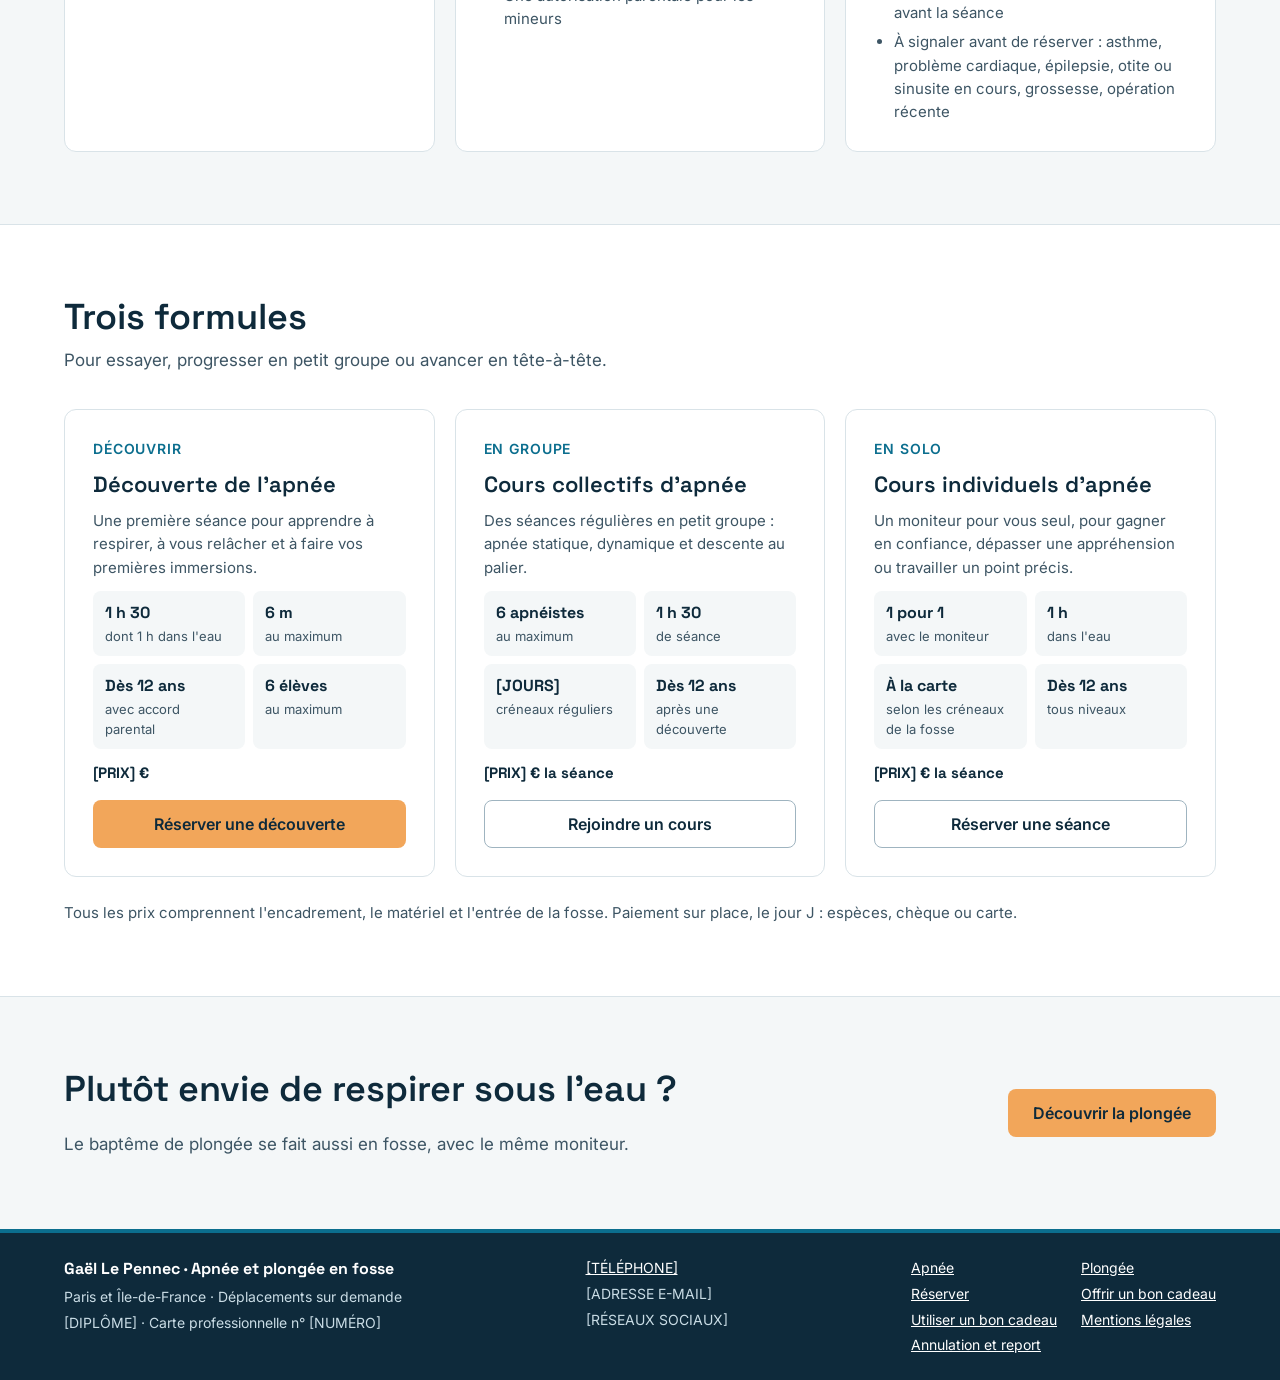
==== commit edf88451: "Add files via upload" ====
--- a/apnee.html
+++ b/apnee.html
@@ -8,7 +8,7 @@
   <link rel="preconnect" href="https://fonts.googleapis.com">
   <link rel="preconnect" href="https://fonts.gstatic.com" crossorigin>
   <link rel="stylesheet" href="https://fonts.googleapis.com/css2?family=Inter:wght@400;500;600&family=Space+Grotesk:wght@500;600;700&display=swap">
-  <link rel="stylesheet" href="css/styles.css">
+  <link rel="stylesheet" href="css/styles.css?v=20261123">
 </head>
 <body>
   <a class="lien-evitement" href="#contenu">Aller au contenu</a>
@@ -47,6 +47,56 @@
       <img class="photo" src="https://images.pexels.com/photos/3041866/pexels-photo-3041866.jpeg?auto=compress&cs=tinysrgb&w=1200" alt="Un apnéiste au-dessus du fond (photo d'illustration)" loading="lazy">
     </section>
 
+    <!-- Textes proposés : à relire et ajuster avec Gaël -->
+    <section class="section section--blanche">
+      <div class="conteneur">
+        <div class="entete-section">
+          <h2>Comment se passe une séance</h2>
+          <p class="chapeau">Rendez-vous à [NOM ET ADRESSE DE LA FOSSE], en Île-de-France. Ici, pas de chrono ni de record : on avance à votre rythme, et ce sont vos sensations qui comptent.</p>
+        </div>
+        <ol class="deroule">
+          <li>Au sec : exercices de respiration et de relaxation, puis les règles de sécurité de l'apnée.</li>
+          <li>Mise à l'eau : quelques minutes en surface, avec masque et tuba, pour vous sentir à l'aise.</li>
+          <li>Apnée statique : allongé à la surface, visage dans l'eau, vous découvrez combien de temps vous tenez sans forcer.</li>
+          <li>Apnée dynamique et descente : quelques mètres sous l'eau à l'horizontale, puis une descente douce le long d'un câble, en apprenant à équilibrer vos oreilles.</li>
+          <li>Après la séance : un retour sur vos sensations et des conseils pour progresser.</li>
+        </ol>
+      </div>
+    </section>
+
+    <section class="section">
+      <div class="conteneur">
+        <div class="fiche">
+          <div class="fiche__bloc">
+            <h3>Compris dans le prix</h3>
+            <ul>
+              <li>L'encadrement par un moniteur diplômé</li>
+              <li>L'entrée de la fosse</li>
+              <li>Le matériel : combinaison, masque, tuba, palmes et lest</li>
+            </ul>
+          </div>
+          <div class="fiche__bloc">
+            <h3>À apporter</h3>
+            <ul>
+              <li>Un maillot de bain près du corps et un bonnet si la fosse l'exige</li>
+              <li>Une serviette et de quoi vous doucher</li>
+              <li>Un certificat médical de non contre-indication à l'apnée, de moins d'un an</li>
+              <li>Une autorisation parentale pour les mineurs</li>
+            </ul>
+          </div>
+          <div class="fiche__bloc">
+            <h3>Votre sécurité</h3>
+            <ul>
+              <li>Jamais d'apnée seul : toujours en binôme, sous l'œil du moniteur</li>
+              <li>Aucune performance demandée : on s'arrête dès que l'envie de respirer arrive</li>
+              <li>Un repas léger, au moins deux heures avant la séance</li>
+              <li>À signaler avant de réserver : asthme, problème cardiaque, épilepsie, otite ou sinusite en cours, grossesse, opération récente</li>
+            </ul>
+          </div>
+        </div>
+      </div>
+    </section>
+
     <!-- Formules : à confirmer avec Gaël (produits, prix, diplôme d'apnée) -->
     <section class="section section--blanche" id="formules">
       <div class="conteneur">
@@ -61,10 +111,10 @@
             <h3>Découverte de l'apnée</h3>
             <p>Une première séance pour apprendre à respirer, à vous relâcher et à faire vos premières immersions.</p>
             <ul class="chiffres">
-              <li><strong>[DURÉE]</strong>de séance</li>
-              <li><strong>[PROFONDEUR] m</strong>au maximum</li>
-              <li><strong>Dès [ÂGE] ans</strong>avec accord parental</li>
-              <li><strong>[NOMBRE] élèves</strong>au maximum</li>
+              <li><strong>1 h 30</strong>dont 1 h dans l'eau</li>
+              <li><strong>6 m</strong>au maximum</li>
+              <li><strong>Dès 12 ans</strong>avec accord parental</li>
+              <li><strong>6 élèves</strong>au maximum</li>
             </ul>
             <p class="carte__prix">[PRIX] €</p>
             <a class="bouton bouton--principal" href="reservation.html?offre=apnee-decouverte">Réserver une découverte</a>
@@ -75,10 +125,10 @@
             <h3>Cours collectifs d'apnée</h3>
             <p>Des séances régulières en petit groupe : apnée statique, dynamique et descente au palier.</p>
             <ul class="chiffres">
-              <li><strong>[NOMBRE] apnéistes</strong>au maximum</li>
-              <li><strong>[DURÉE]</strong>de séance</li>
+              <li><strong>6 apnéistes</strong>au maximum</li>
+              <li><strong>1 h 30</strong>de séance</li>
               <li><strong>[JOURS]</strong>créneaux réguliers</li>
-              <li><strong>Dès [ÂGE] ans</strong>[NIVEAU REQUIS]</li>
+              <li><strong>Dès 12 ans</strong>après une découverte</li>
             </ul>
             <p class="carte__prix">[PRIX] € la séance</p>
             <a class="bouton bouton--secondaire" href="reservation.html?offre=apnee-collectif">Rejoindre un cours</a>
@@ -87,12 +137,12 @@
           <article class="carte carte--blanche">
             <span class="surtitre">En solo</span>
             <h3>Cours individuels d'apnée</h3>
-            <p>Un moniteur pour vous seul, pour gagner en confiance ou travailler un point précis.</p>
+            <p>Un moniteur pour vous seul, pour gagner en confiance, dépasser une appréhension ou travailler un point précis.</p>
             <ul class="chiffres">
               <li><strong>1 pour 1</strong>avec le moniteur</li>
-              <li><strong>[DURÉE]</strong>de séance</li>
+              <li><strong>1 h</strong>dans l'eau</li>
               <li><strong>À la carte</strong>selon les créneaux de la fosse</li>
-              <li><strong>Dès [ÂGE] ans</strong>[NIVEAUX ACCEPTÉS]</li>
+              <li><strong>Dès 12 ans</strong>tous niveaux</li>
             </ul>
             <p class="carte__prix">[PRIX] € la séance</p>
             <a class="bouton bouton--secondaire" href="reservation.html?offre=apnee-individuel">Réserver une séance</a>
@@ -104,52 +154,6 @@
     </section>
 
     <section class="section">
-      <div class="conteneur">
-        <div class="entete-section">
-          <h2>Comment se passe une séance</h2>
-          <p class="chapeau">Rendez-vous à [NOM ET ADRESSE DE LA FOSSE], à [DURÉE] de Paris.</p>
-        </div>
-        <ol class="deroule">
-          <li>Au sec : respiration, relaxation et règles de sécurité.</li>
-          <li>Mise à l'eau : exercices en surface pour vous sentir à l'aise.</li>
-          <li>Dans l'eau : [EXERCICES : apnée statique, dynamique, descente le long d'un câble], toujours en binôme surveillé.</li>
-          <li>Après la séance : un retour sur vos sensations et des conseils pour la suite.</li>
-        </ol>
-      </div>
-    </section>
-
-    <section class="section section--blanche">
-      <div class="conteneur">
-        <div class="fiche">
-          <div class="fiche__bloc">
-            <h3>Compris dans le prix</h3>
-            <ul>
-              <li>L'encadrement par un moniteur diplômé</li>
-              <li>L'entrée de la fosse</li>
-              <li>[MATÉRIEL : combinaison, masque, palmes, lest]</li>
-            </ul>
-          </div>
-          <div class="fiche__bloc">
-            <h3>À apporter</h3>
-            <ul>
-              <li>Un maillot de bain [RÈGLES DE LA FOSSE] et une serviette</li>
-              <li>[CERTIFICAT MÉDICAL, SI EXIGÉ]</li>
-              <li>[AUTORISATION PARENTALE POUR LES MINEURS]</li>
-            </ul>
-          </div>
-          <div class="fiche__bloc">
-            <h3>Sécurité</h3>
-            <ul>
-              <li>Jamais d'apnée seul : toujours en binôme, sous l'œil du moniteur</li>
-              <li>Progression à votre rythme, sans chercher la performance</li>
-              <li>[SANTÉ : situations à signaler avant de réserver]</li>
-            </ul>
-          </div>
-        </div>
-      </div>
-    </section>
-
-    <section class="section section--marine">
       <div class="conteneur appel">
         <div class="colonne-texte">
           <h2>Plutôt envie de respirer sous l'eau ?</h2>
@@ -165,7 +169,7 @@
     <div class="conteneur pied__grille">
       <div class="pied__bloc">
         <span class="pied__nom">Gaël Le Pennec · Apnée et plongée en fosse</span>
-        <span>Paris et Île-de-France · Déplacements : [ZONE DE DÉPLACEMENT]</span>
+        <span>Paris et Île-de-France · Déplacements sur demande</span>
         <span>[DIPLÔME] · Carte professionnelle n° [NUMÉRO]</span>
       </div>
       <div class="pied__bloc">
@@ -185,7 +189,7 @@
     </div>
   </footer>
 
-  <script src="js/config.js"></script>
-  <script src="js/main.js"></script>
+  <script src="js/config.js?v=20261123"></script>
+  <script src="js/main.js?v=20261123"></script>
 </body>
 </html>
--- a/css/styles.css
+++ b/css/styles.css
@@ -1279,3 +1279,30 @@
     min-height: 320px;
   }
 }
+
+/* Pied de page plus compact ------------------------------------------------ */
+
+.pied {
+  font-size: 0.875rem;
+  border-top: 4px solid var(--bleu);
+}
+
+.pied__grille {
+  gap: 16px 40px;
+  padding: 24px 24px;
+}
+
+.pied__bloc {
+  gap: 4px;
+}
+
+.pied__nom {
+  font-size: 1rem;
+}
+
+.pied__bloc:last-child {
+  display: grid;
+  grid-template-columns: repeat(2, auto);
+  gap: 4px 24px;
+  align-content: start;
+}
